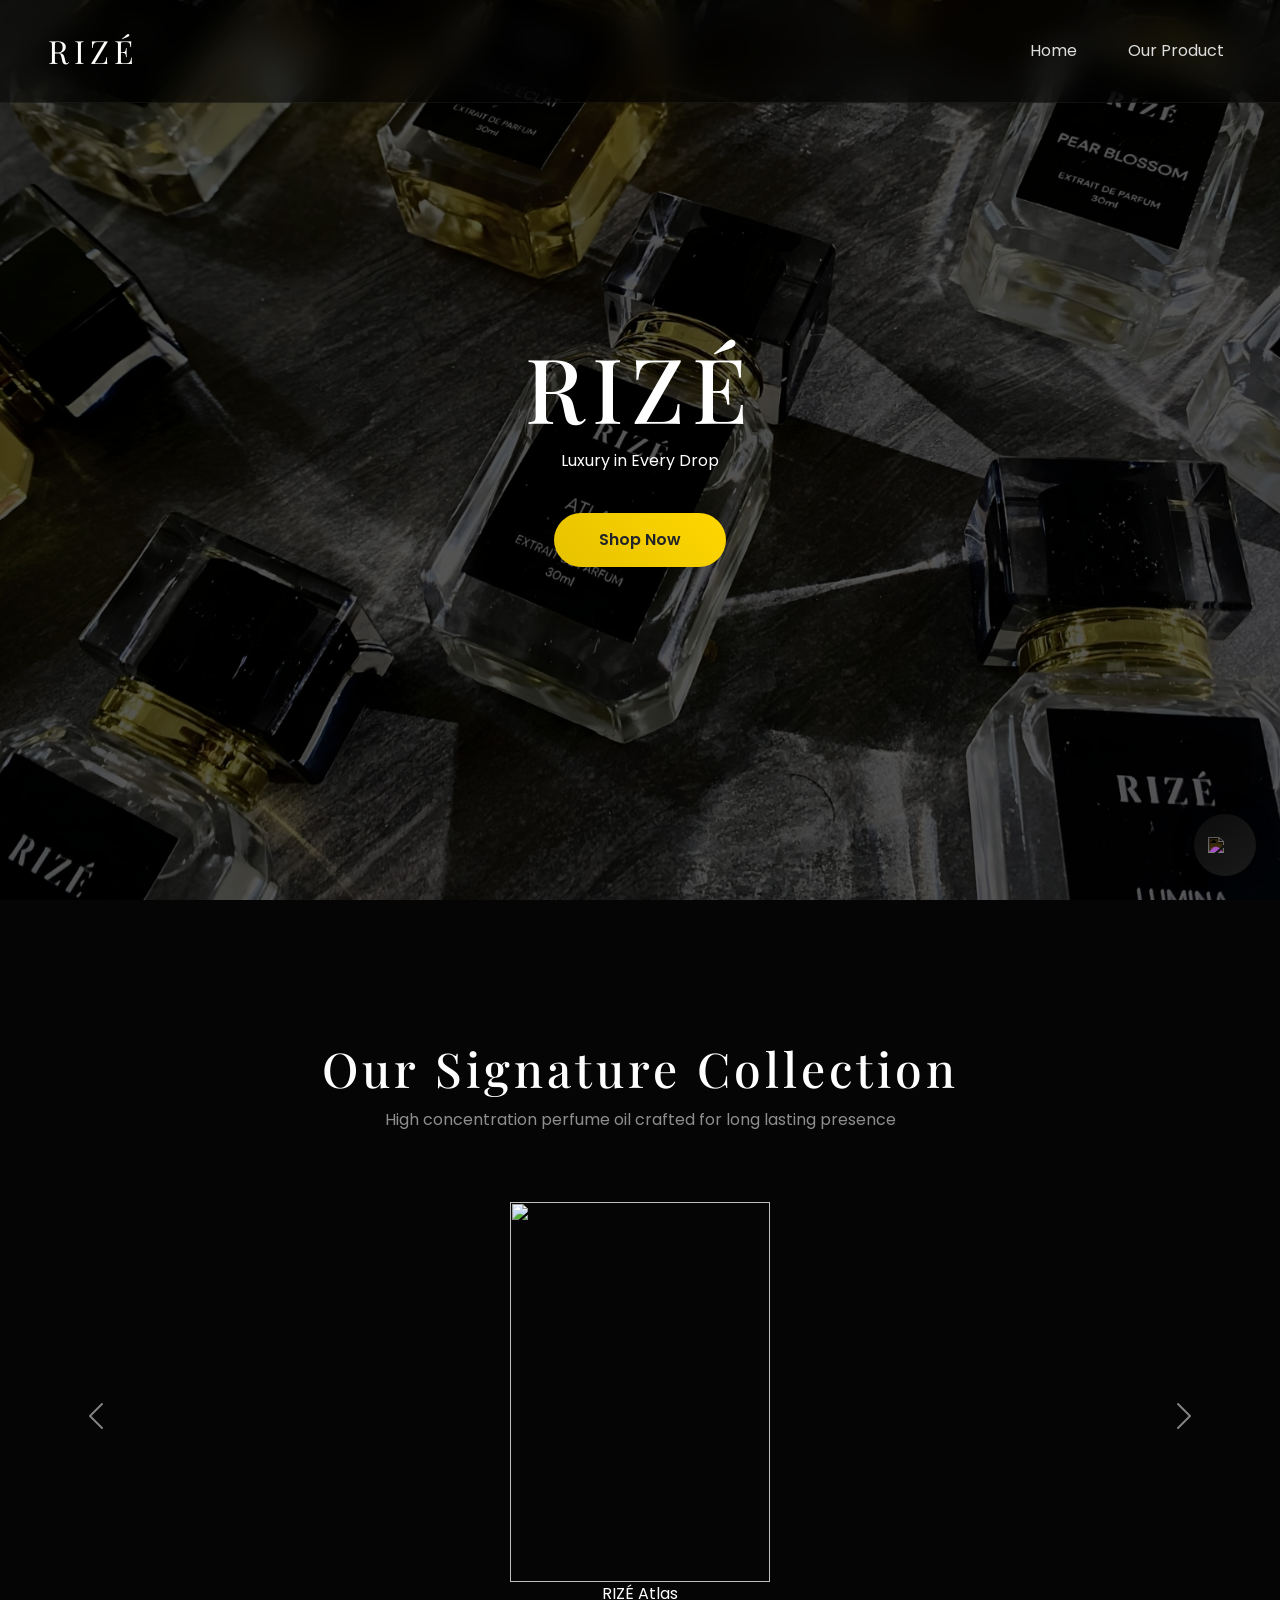
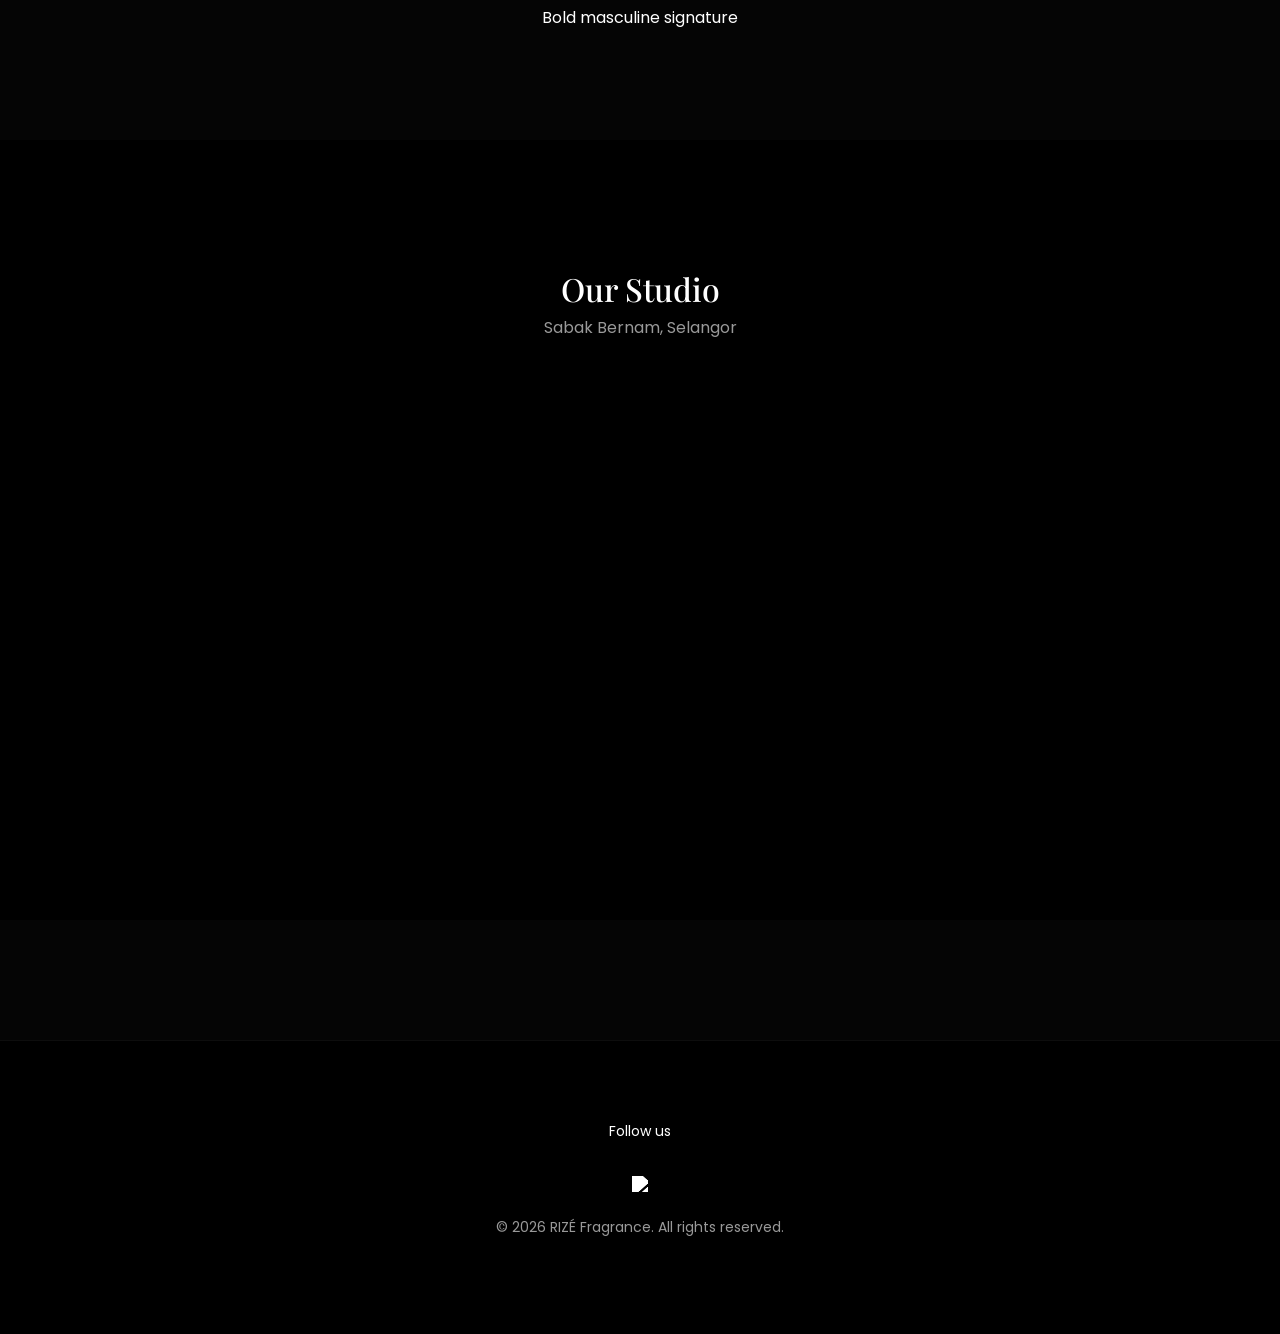
==== index.html @ e85c448e "Add files via upload" ====
<!DOCTYPE html>

<html lang="en">
<head>
<meta charset="UTF-8">
<meta name="viewport" content="width=device-width, initial-scale=1.0">
<title>RIZÉ Fragrance</title>

<link href="https://cdn.jsdelivr.net/npm/bootstrap@5.3.2/dist/css/bootstrap.min.css" rel="stylesheet">
<link href="https://fonts.googleapis.com/css2?family=Playfair+Display:wght@500;700&family=Poppins:wght@300;400&display=swap" rel="stylesheet">

<style>
body{
background:#050505;
color:white;
font-family:Poppins;
margin:0;
overflow-x:hidden;
}

/* NAVBAR */
.navbar{
position:fixed;
width:100%;
background:rgba(0,0,0,0.55);
backdrop-filter:blur(16px);
padding:22px 0;
z-index:999;
border-bottom:1px solid rgba(255,255,255,0.05);
}
.navbar-brand{
font-family:'Playfair Display';
font-size:32px;
letter-spacing:5px;
}
.nav-link{
color:#ddd !important;
margin-left:35px;
transition:.3s;
}
.nav-link:hover{color:gold !important;}

/* HERO */
.hero{
height:100vh;
background:url("hero.jpg") center/cover no-repeat;
display:flex;
align-items:center;
justify-content:center;
text-align:center;
position:relative;
}

.overlay{
background:rgba(0,0,0,0.65);
width:100%;
height:100%;
display:flex;
align-items:center;
justify-content:center;
flex-direction:column;
}

.hero h1{
font-family:'Playfair Display';
font-size:90px;
letter-spacing:7px;
}

.btn-gold{
background:linear-gradient(45deg,#e6c200,#ffd700);
border:none;
padding:15px 45px;
border-radius:40px;
font-weight:600;
transition:.4s;
}
.btn-gold:hover{
transform:scale(1.08);
box-shadow:0 0 40px gold;
}

/* COLLECTION */
.collection{
padding:140px 0 110px;
text-align:center;
}

.collection h2{
font-family:Playfair Display;
font-size:48px;
letter-spacing:4px;
margin-bottom:10px;
}

.collection p{
opacity:0.55;
margin-bottom:70px;
}

/* PERFUME */
.perfume-img{
width:260px;
height:380px;
object-fit:contain;
margin:auto;
display:block;
transition:.4s;
}

/* hover premium smooth */
.carousel-item:hover .perfume-img{
transform:scale(1.06);
filter:drop-shadow(0 0 25px gold);
}


/* LOCATION */
.location{
padding:130px 0;
text-align:center;
background:#000;
}

.map-box iframe{
width:75%;
height:350px;
border:0;
border-radius:22px;
display:block;
margin:50px auto;
box-shadow:0 30px 80px rgba(0,0,0,0.9);
}

/* FOOTER */
footer{
background:#000;
padding:80px 0;
text-align:center;
margin-top:120px;
font-size:14px;
border-top:1px solid rgba(255,255,255,0.05);
}

.tiktok-icon{
width:28px;
margin-top:18px;
filter:brightness(0) invert(1);
transition:.3s;
}
.tiktok-icon:hover{
transform:scale(1.25);
filter:brightness(0) invert(1) drop-shadow(0 0 10px white);
}

/* FLOAT ASSISTANT */
.assistant-btn{
position:fixed;
bottom:25px;
right:25px;
width:65px;
height:65px;
background:#111;
border-radius:50%;
display:flex;
align-items:center;
justify-content:center;
box-shadow:0 0 18px rgba(255,255,255,0.2);
cursor:pointer;
z-index:999;
transition:.4s;
}

.assistant-btn:hover{
transform:scale(1.1);
box-shadow:0 0 35px gold;
}

.assistant-btn img{
width:38px;
}

/* POPUP */
.chat-popup{
position:fixed;
bottom:110px;
right:25px;
width:320px;
background:#0b0b0b;
border-radius:20px;
padding:20px;
box-shadow:0 0 40px rgba(0,0,0,0.8);
display:none;
z-index:999;
}

.chat-popup h4{
font-family:Playfair Display;
}

.chat-popup button{
width:100%;
margin-top:10px;
padding:10px;
border:none;
border-radius:10px;
background:gold;
font-weight:600;
}
</style>

</head>

<body>

<!-- NAVBAR -->

<nav class="navbar navbar-dark navbar-expand-lg">
<div class="container-fluid px-5">
<a class="navbar-brand">RIZÉ</a>

<div class="collapse navbar-collapse justify-content-end">
<ul class="navbar-nav">
<li class="nav-item"><a class="nav-link" href="#home">Home</a></li>
<li class="nav-item"><a class="nav-link" href="products.html">Our Product</a></li>
</ul>
</div>
</div>
</nav>

<!-- HERO -->

<section class="hero" id="home">
<div class="overlay">
<h1>RIZÉ</h1>
<p>Luxury in Every Drop</p>
<a href="products.html" class="btn btn-gold mt-4">Shop Now</a>
</div>
</section>

<!-- COLLECTION -->

<section class="collection">
<h2>Our Signature Collection</h2>
<p>High concentration perfume oil crafted for long lasting presence</p>

<div id="slider" class="carousel slide" data-bs-ride="carousel">
<div class="carousel-inner">

<div class="carousel-item active text-center">
<a href="atlas.html"><img src="atlas.png" class="perfume-img"></a>
<div class="perfume-title">RIZÉ Atlas</div>
<div class="perfume-sub">Bold masculine signature</div>
</div>

<div class="carousel-item text-center">
<a href="belle.html"><img src="belle.png" class="perfume-img"></a>
<div class="perfume-title">RIZÉ Belle Éclat</div>
<div class="perfume-sub">Elegant feminine luxury</div>
</div>

<div class="carousel-item text-center">
<a href="lumina.html"><img src="lumina.png" class="perfume-img"></a>
<div class="perfume-title">RIZÉ Lumina</div>
<div class="perfume-sub">Sweet long lasting scent</div>
</div>

<div class="carousel-item text-center">
<a href="skyveil.html"><img src="skyveil.png" class="perfume-img"></a>
<div class="perfume-title">RIZÉ Skyveil</div>
<div class="perfume-sub">Soft airy feminine</div>
</div>

<div class="carousel-item text-center">
<a href="pear.html"><img src="pear.png" class="perfume-img"></a>
<div class="perfume-title">RIZÉ Pear Blossom</div>
<div class="perfume-sub">Fresh clean scent</div>
</div>

</div>

<button class="carousel-control-prev" data-bs-target="#slider" data-bs-slide="prev">
<span class="carousel-control-prev-icon"></span>
</button>

<button class="carousel-control-next" data-bs-target="#slider" data-bs-slide="next">
<span class="carousel-control-next-icon"></span>
</button>
</div>
</section>

<!-- LOCATION -->

<section class="location">
<h2 style="font-family:Playfair Display;">Our Studio</h2>
<p style="opacity:.6;">Sabak Bernam, Selangor</p>

<div class="map-box">
<iframe src="https://www.google.com/maps?q=3.6756,100.9869&output=embed"></iframe>
</div>
</section>

<!-- FOOTER -->

<footer>
<p>Follow us</p>
<a href="https://www.tiktok.com/@rizefragrance">
<img class="tiktok-icon" src="https://cdn-icons-png.flaticon.com/512/3046/3046121.png">
</a>

<p style="margin-top:25px; opacity:.6;">
© 2026 RIZÉ Fragrance. All rights reserved.
</p>
</footer>

<!-- ===== RARA FLOAT BUTTON ===== -->
<div class="rara-float" onclick="toggleRara()">
<img src="https://cdn-icons-png.flaticon.com/512/4712/4712109.png">
</div>

<!-- ===== RARA CHAT ===== -->
<div class="rara-box" id="raraBox">

<div class="rara-header">
<div class="rara-title">RARA Assistant</div>
<div class="rara-close" onclick="toggleRara()">✕</div>
</div>

<div class="rara-body" id="chatArea">

<div class="rara-bubble">
Please select language<br>
<span style="opacity:.6;font-size:13px">Sila pilih bahasa</span>
</div>

<div class="rara-menu">
<button onclick="startEN()">English</button>
<button onclick="startBM()">Bahasa Melayu</button>
</div>

</div>
</div>

<style>
.rara-float{
position:fixed;
bottom:24px;
right:24px;
width:62px;
height:62px;
background:linear-gradient(145deg,#0c0c0c,#1a1a1a);
border-radius:50%;
display:flex;
align-items:center;
justify-content:center;
box-shadow:0 0 18px rgba(0,0,0,0.9);
cursor:pointer;
z-index:9999;
transition:box-shadow .3s, transform .2s;
}

/* smooth hover no shaking */
.rara-float:hover{
transform:scale(1.06);
box-shadow:0 0 28px gold;
}

.rara-float img{
width:34px;
filter:invert(1);
}

.rara-box{
position:fixed;
bottom:100px;
right:24px;
width:360px;
background:rgba(8,8,8,0.96);
backdrop-filter:blur(18px);
border-radius:22px;
box-shadow:0 30px 90px rgba(0,0,0,0.9),
0 0 40px rgba(255,215,0,0.08);
display:none;
z-index:9999;
overflow:hidden;
animation:fadeUp .35s ease;
font-family:Poppins;
}

@keyframes fadeUp{
from{opacity:0;transform:translateY(20px)}
to{opacity:1;transform:translateY(0)}
}

.rara-header{
display:flex;
justify-content:space-between;
align-items:center;
padding:18px 20px;
border-bottom:1px solid rgba(255,255,255,0.06);
background:linear-gradient(to bottom,rgba(255,255,255,0.02),transparent);
}

.rara-title{
font-weight:600;
letter-spacing:.5px;
}

.rara-close{
width:34px;
height:34px;
display:flex;
align-items:center;
justify-content:center;
border-radius:50%;
background:#111;
cursor:pointer;
transition:.25s;
font-size:14px;
}
.rara-close:hover{
background:#1c1c1c;
color:gold;
}

.rara-body{
padding:18px;
max-height:480px;
overflow:auto;
}

.rara-bubble{
background:#151515;
padding:14px 16px;
border-radius:14px;
margin-bottom:14px;
font-size:14px;
}

.rara-menu button{
width:100%;
margin-bottom:10px;
padding:13px;
border:none;
border-radius:14px;
background:#0f0f0f;
color:white;
border:1px solid rgba(255,255,255,0.08);
font-size:14px;
transition:.25s;
}

.rara-menu button:hover{
background:linear-gradient(45deg,#ffd700,#ffb300);
color:black;
border:none;
}

@media(max-width:768px){
.rara-box{
width:92%;
right:4%;
}
}
</style>

<script>
function toggleRara(){
let box=document.getElementById("raraBox");
box.style.display = box.style.display==="block" ? "none":"block";
}

/* START */
function startEN(){menuEN();}
function startBM(){menuBM();}

/* EN */
function menuEN(){
document.getElementById("chatArea").innerHTML=`
<div class="rara-bubble">Hi, how can we assist you today?</div>

<div class="rara-menu">
<button onclick="toggleInfo(event,'longevityEN')">Perfume longevity</button>
<button onclick="toggleInfo(event,'recommendEN')">Perfume recommendation</button>
<button onclick="toggleInfo(event,'deliveryEN')">Postage & delivery</button>
<button onclick="toggleInfo(event,'onlineEN')">Order online</button>
<button onclick="openFeedback()">Feedback / Issue</button>
<button onclick="whatsapp()">Order via WhatsApp</button>
<button onclick="backLang()">Change language</button>
</div>
`;
}

/* BM */
function menuBM(){
document.getElementById("chatArea").innerHTML=`
<div class="rara-bubble">Hai, bagaimana kami boleh bantu?</div>

<div class="rara-menu">
<button onclick="toggleInfo(event,'longevityBM')">Ketahanan perfume</button>
<button onclick="toggleInfo(event,'recommendBM')">Cadangan perfume</button>
<button onclick="toggleInfo(event,'deliveryBM')">Postage & delivery</button>
<button onclick="toggleInfo(event,'onlineBM')">Order online</button>
<button onclick="openFeedback()">Feedback / Masalah</button>
<button onclick="whatsapp()">Order WhatsApp</button>
<button onclick="backLang()">Tukar bahasa</button>
</div>
`;
}

/* TOGGLE INFO UNDER BUTTON */
function toggleInfo(e,type){
let btn=e.target;

/* remove existing */
if(btn.classList.contains("activeInfo")){
removeInfos();
btn.classList.remove("activeInfo");
return;
}
removeInfos();

btn.classList.add("activeInfo");

let info=document.createElement("div");
info.className="rara-bubble";
info.style.marginTop="8px";

let text="";

/* EN */
if(type==="longevityEN")
text="Atlas: 8-14 hours<br>Belle: 6–8 hours<br>Lumina: 8–12 hours<br>Pear & Skyveil: 3–7 hours";

if(type==="recommendEN")
text="Atlas – bold masculine<br>Belle – elegant feminine<br>Lumina – sweet long lasting<br>Pear – fresh clean<br>Skyveil – soft airy";

if(type==="deliveryEN")
text="Postage (Peninsular): RM7<br>Free COD: poly gate<br>Door COD: +RM2";

if(type==="onlineEN")
text="Online ordering system currently under development.<br>Please order via WhatsApp for faster response.";

/* BM */
if(type==="longevityBM")
text="Atlas: 8+ jam<br>Belle: 6–8 jam<br>Lumina: 8–12 jam<br>Pear & Skyveil: 3–4 jam";

if(type==="recommendBM")
text="Atlas – maskulin bold<br>Belle – feminine elegan<br>Lumina – manis tahan lama<br>Pear – fresh clean<br>Skyveil – soft feminine";

if(type==="deliveryBM")
text="Postage (Semenanjung): RM7<br>COD percuma: gate poli<br>COD pintu: +RM2";

if(type==="onlineBM")
text="Sistem order website sedang dibangunkan.<br>Buat masa ini order melalui WhatsApp.";

info.innerHTML=text;

btn.insertAdjacentElement("afterend",info);
}

function removeInfos(){
document.querySelectorAll(".rara-bubble").forEach((el,i)=>{
if(i!==0) el.remove();
});
document.querySelectorAll(".activeInfo").forEach(b=>b.classList.remove("activeInfo"));
}

function backLang(){
location.reload();
}

function whatsapp(){
window.open("https://wa.me/60198408022","_blank");
}

/* FEEDBACK */
function openFeedback(){
document.getElementById("chatArea").innerHTML=`
<div class="rara-bubble"><b>Send feedback</b></div>

<form action="https://formspree.io/f/mqedbdvy" method="POST">
<input name="name" placeholder="Name" required style="width:100%;margin-bottom:8px;padding:12px;border-radius:10px;border:none;">
<input name="email" type="email" placeholder="Email" required style="width:100%;margin-bottom:8px;padding:12px;border-radius:10px;border:none;">
<textarea name="message" placeholder="Message..." required style="width:100%;margin-bottom:8px;padding:12px;border-radius:10px;border:none;height:90px;"></textarea>

<button type="submit" style="width:100%;padding:12px;background:gold;border:none;border-radius:12px;font-weight:600;">
Send
</button>
</form>

<br>
<button onclick="backLang()" style="width:100%;padding:10px;background:#111;color:white;border:1px solid #333;border-radius:12px;">
Back
</button>
`;
}
</script>




<script src="https://cdn.jsdelivr.net/npm/bootstrap@5.3.2/dist/js/bootstrap.bundle.min.js"></script>

</body>
</html>
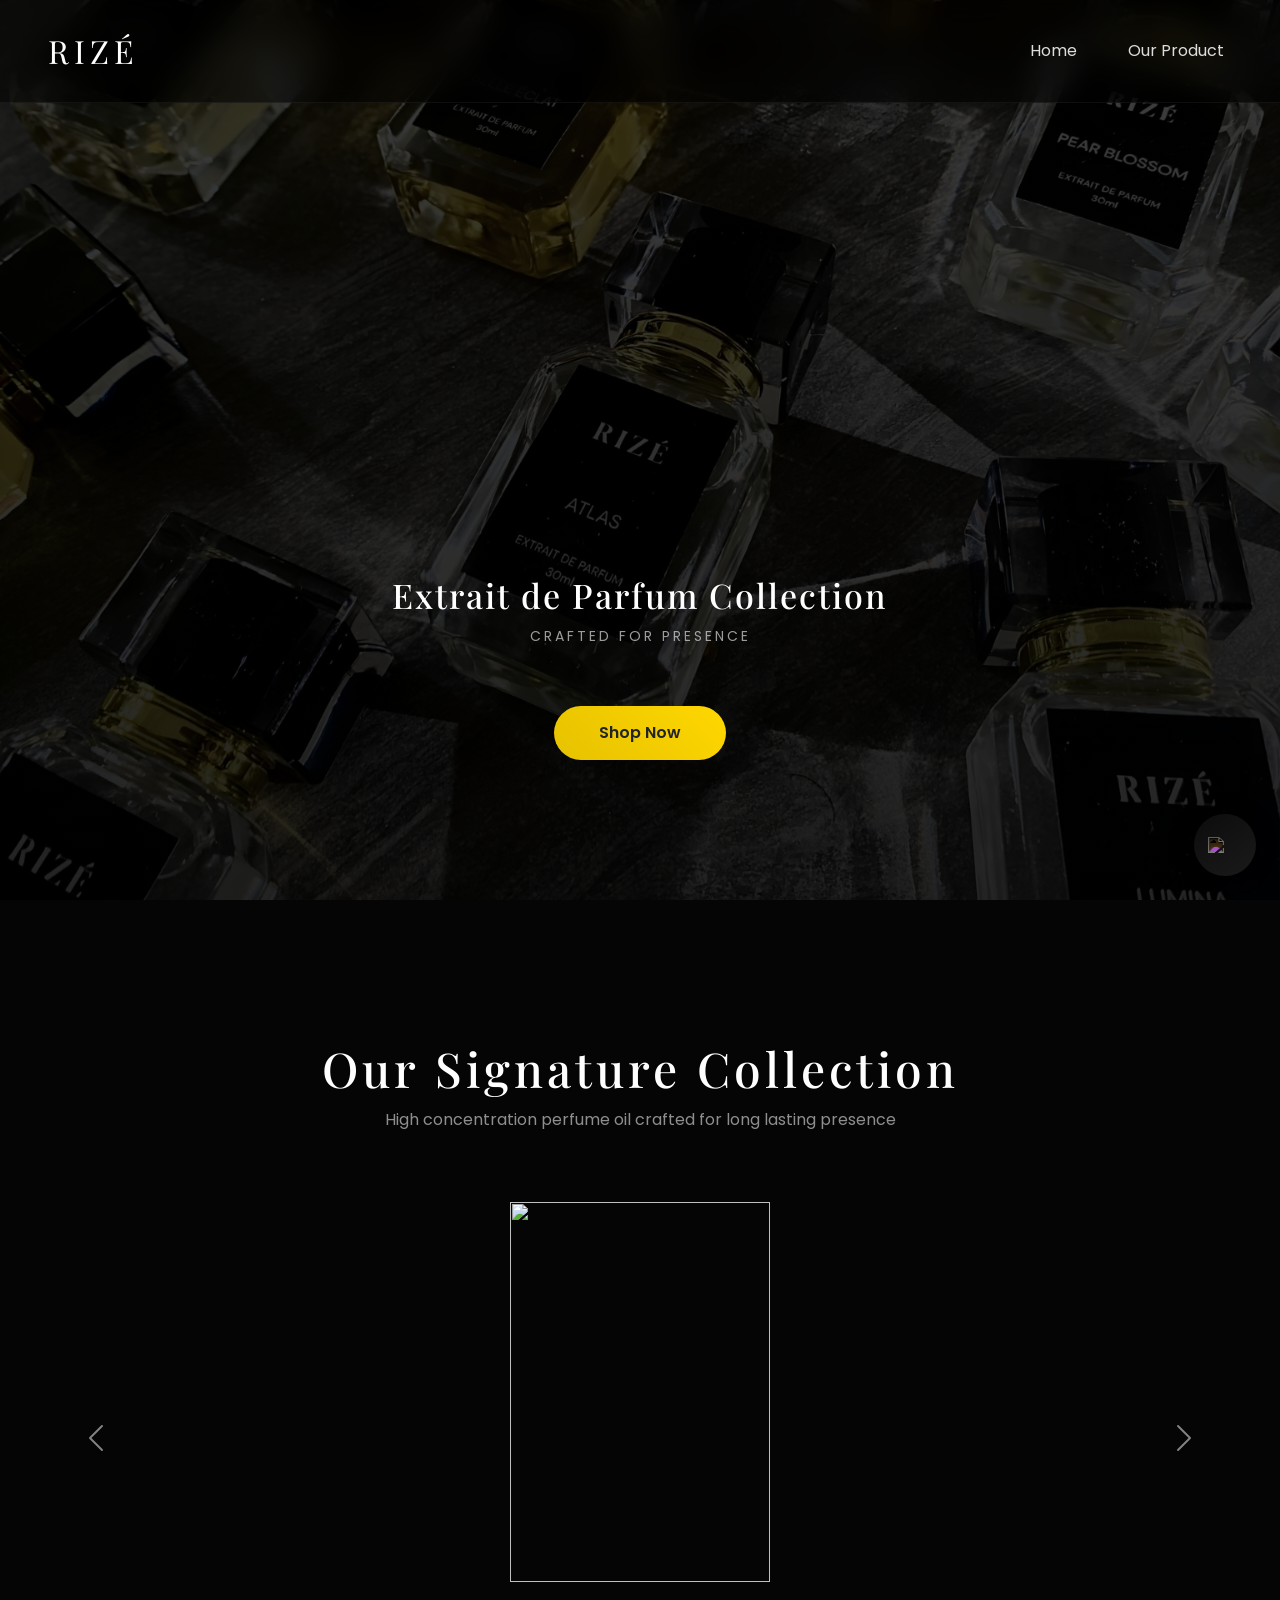
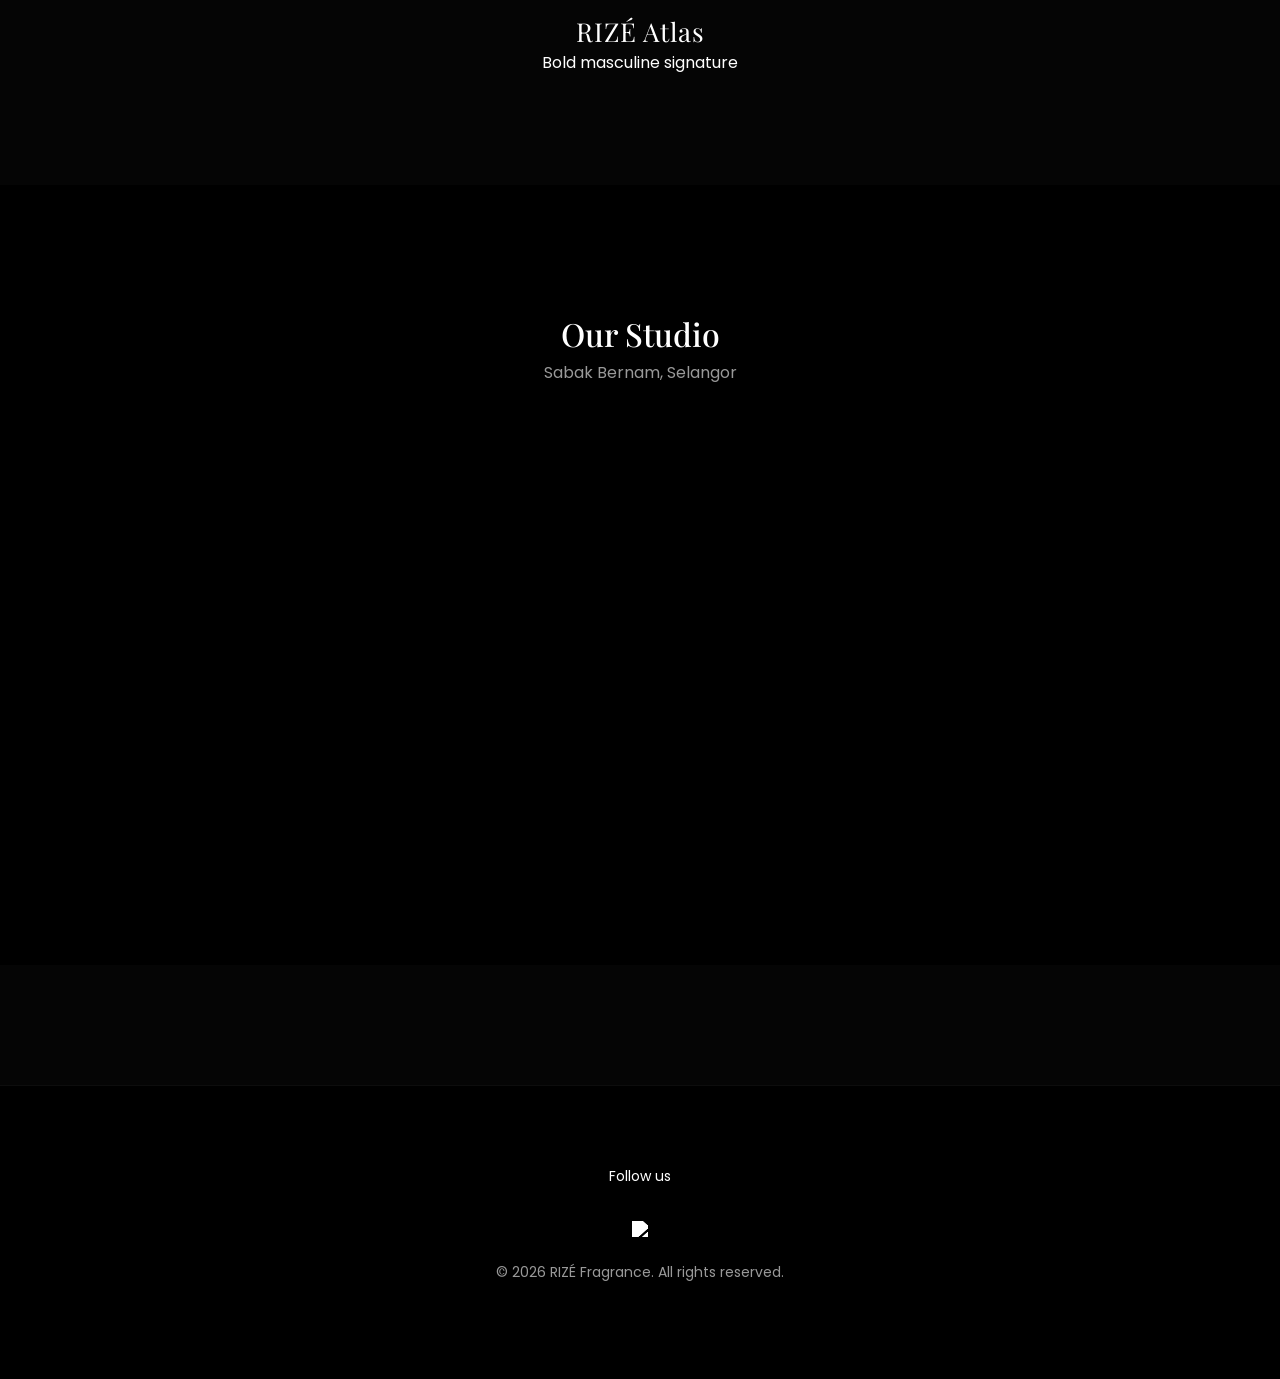
==== commit ecc3ee24: "Update index.html" ====
--- a/index.html
+++ b/index.html
@@ -45,26 +45,47 @@
 height:100vh;
 background:url("hero.jpg") center/cover no-repeat;
 display:flex;
-align-items:center;
+align-items:flex-end; /* turun bawah */
 justify-content:center;
-text-align:center;
 position:relative;
 }
 
 .overlay{
-background:rgba(0,0,0,0.65);
+background:linear-gradient(to top, rgba(0,0,0,0.85), rgba(0,0,0,0.5), transparent);
 width:100%;
 height:100%;
 display:flex;
 align-items:center;
-justify-content:center;
+justify-content:flex-end;
 flex-direction:column;
+padding-bottom:140px; /* turun bawah sikit */
+text-align:center;
 }
 
 .hero h1{
 font-family:'Playfair Display';
 font-size:90px;
 letter-spacing:7px;
+}
+
+.hero-tagline{
+font-family:'Playfair Display';
+font-size:34px;
+letter-spacing:2px;
+margin-bottom:10px;
+}
+
+.hero-sub{
+font-size:14px;
+letter-spacing:3px;
+text-transform:uppercase;
+opacity:.6;
+margin-bottom:35px;
+}
+
+
+.btn-gold{
+margin-top:10px;
 }
 
 .btn-gold{
@@ -207,6 +228,17 @@
 background:gold;
 font-weight:600;
 }
+
+.perfume-title{
+margin-top:30px;
+font-size:26px;
+font-family:'Playfair Display', serif;
+letter-spacing:1px;
+}
+
+.overlay{
+background:linear-gradient(to bottom, rgba(0,0,0,0.75), rgba(0,0,0,0.85));
+}
 </style>
 
 </head>
@@ -218,6 +250,8 @@
 <nav class="navbar navbar-dark navbar-expand-lg">
 <div class="container-fluid px-5">
 <a class="navbar-brand">RIZÉ</a>
+
+
 
 <div class="collapse navbar-collapse justify-content-end">
 <ul class="navbar-nav">
@@ -232,8 +266,15 @@
 
 <section class="hero" id="home">
 <div class="overlay">
-<h1>RIZÉ</h1>
-<p>Luxury in Every Drop</p>
+<h2 class="hero-tagline">
+Extrait de Parfum Collection
+</h2>
+
+<p class="hero-sub">
+Crafted for presence
+</p>
+
+
 <a href="products.html" class="btn btn-gold mt-4">Shop Now</a>
 </div>
 </section>
@@ -248,7 +289,7 @@
 <div class="carousel-inner">
 
 <div class="carousel-item active text-center">
-<a href="atlas.html"><img src="atlas.png" class="perfume-img"></a>
+<a href="atlas.html"><img src="at.png" class="perfume-img"></a>
 <div class="perfume-title">RIZÉ Atlas</div>
 <div class="perfume-sub">Bold masculine signature</div>
 </div>
@@ -260,19 +301,19 @@
 </div>
 
 <div class="carousel-item text-center">
-<a href="lumina.html"><img src="lumina.png" class="perfume-img"></a>
+<a href="lumina.html"><img src="lu.png" class="perfume-img"></a>
 <div class="perfume-title">RIZÉ Lumina</div>
 <div class="perfume-sub">Sweet long lasting scent</div>
 </div>
 
 <div class="carousel-item text-center">
-<a href="skyveil.html"><img src="skyveil.png" class="perfume-img"></a>
+<a href="skyveil.html"><img src="sky.png" class="perfume-img"></a>
 <div class="perfume-title">RIZÉ Skyveil</div>
 <div class="perfume-sub">Soft airy feminine</div>
 </div>
 
 <div class="carousel-item text-center">
-<a href="pear.html"><img src="pear.png" class="perfume-img"></a>
+<a href="pear.html"><img src="pe.png" class="perfume-img"></a>
 <div class="perfume-title">RIZÉ Pear Blossom</div>
 <div class="perfume-sub">Fresh clean scent</div>
 </div>
@@ -456,6 +497,8 @@
 border:none;
 }
 
+
+
 @media(max-width:768px){
 .rara-box{
 width:92%;
@@ -471,10 +514,10 @@
 }
 
 /* START */
-function startEN(){menuEN();}
-function startBM(){menuBM();}
-
-/* EN */
+function startEN(){ menuEN(); }
+function startBM(){ menuBM(); }
+
+/* EN MENU */
 function menuEN(){
 document.getElementById("chatArea").innerHTML=`
 <div class="rara-bubble">Hi, how can we assist you today?</div>
@@ -491,7 +534,7 @@
 `;
 }
 
-/* BM */
+/* BM MENU */
 function menuBM(){
 document.getElementById("chatArea").innerHTML=`
 <div class="rara-bubble">Hai, bagaimana kami boleh bantu?</div>
@@ -508,61 +551,73 @@
 `;
 }
 
-/* TOGGLE INFO UNDER BUTTON */
+/* TOGGLE INFO */
 function toggleInfo(e,type){
 let btn=e.target;
 
-/* remove existing */
+/* close if already open */
 if(btn.classList.contains("activeInfo")){
 removeInfos();
 btn.classList.remove("activeInfo");
 return;
 }
+
 removeInfos();
-
 btn.classList.add("activeInfo");
 
 let info=document.createElement("div");
-info.className="rara-bubble";
+info.className="rara-bubble info";
 info.style.marginTop="8px";
 
 let text="";
 
+switch(type){
+
 /* EN */
-if(type==="longevityEN")
-text="Atlas: 8-14 hours<br>Belle: 6–8 hours<br>Lumina: 8–12 hours<br>Pear & Skyveil: 3–7 hours";
-
-if(type==="recommendEN")
-text="Atlas – bold masculine<br>Belle – elegant feminine<br>Lumina – sweet long lasting<br>Pear – fresh clean<br>Skyveil – soft airy";
-
-if(type==="deliveryEN")
-text="Postage (Peninsular): RM7<br>Free COD: poly gate<br>Door COD: +RM2";
-
-if(type==="onlineEN")
-text="Online ordering system currently under development.<br>Please order via WhatsApp for faster response.";
+case "longevityEN":
+text="Longevity may vary depending on skin type, weather and application.<br><br>Atlas: 8–14 hours<br>Belle: 6–8 hours<br>Lumina: 8–12 hours<br>Pear & Skyveil: 3–6 hours (lighter fresh compositions)";
+break;
+
+case "recommendEN":
+text="Atlas — Bold masculine presence with smooth caramel sweetness.<br><br>Belle — Refined feminine elegance with a soft floral aura.<br><br>Lumina — Warm sweet signature scent with lasting depth.<br><br>Pear — Fresh, clean and effortlessly light.<br><br>Skyveil — Soft airy femininity with a calming touch.";
+break;
+
+case "deliveryEN":
+text="Postage (Peninsular Malaysia): RM7<br>Free COD: Polytechnic gate / Cafe Admin<br>Door to door COD(Polytechnic): +RM2";
+break;
+
+case "onlineEN":
+text="Our online ordering system is currently under development.<br><br>Please proceed via WhatsApp for immediate assistance.";
+break;
 
 /* BM */
-if(type==="longevityBM")
-text="Atlas: 8+ jam<br>Belle: 6–8 jam<br>Lumina: 8–12 jam<br>Pear & Skyveil: 3–4 jam";
-
-if(type==="recommendBM")
-text="Atlas – maskulin bold<br>Belle – feminine elegan<br>Lumina – manis tahan lama<br>Pear – fresh clean<br>Skyveil – soft feminine";
-
-if(type==="deliveryBM")
-text="Postage (Semenanjung): RM7<br>COD percuma: gate poli<br>COD pintu: +RM2";
-
-if(type==="onlineBM")
-text="Sistem order website sedang dibangunkan.<br>Buat masa ini order melalui WhatsApp.";
+case "longevityBM":
+text="Ketahanan perfume bergantung pada jenis kulit, cuaca dan jumlah semburan.<br><br>Atlas: 8–14 jam<br>Belle: 6–8 jam<br>Lumina: 8–12 jam<br>Pear & Skyveil: 3–6 jam (lebih ringan dan segar)";
+break;
+
+case "recommendBM":
+text="Atlas — Maskulin berkarisma dengan sentuhan manis caramel.<br><br>Belle — Feminin elegan dengan aura lembut dan mempesona.<br><br>Lumina — Manis dan warm dengan ketahanan yang memikat.<br><br>Pear — Fresh dan clean untuk kegunaan harian.<br><br>Skyveil — Soft feminin yang ringan dan menenangkan.";
+break;
+
+case "deliveryBM":
+text="Pos (Semenanjung Malaysia): RM7<br>COD percuma: Gate Politeknik / Cafe Admin<br>COD pintu ke pintu(Politeknik): +RM2";
+break;
+
+case "onlineBM":
+text="Sistem pesanan atas talian sedang dalam pembangunan.<br><br>Buat masa ini, pesanan boleh dibuat melalui WhatsApp untuk respon yang lebih pantas.";
+break;
+
+default:
+text="Information unavailable.";
+}
 
 info.innerHTML=text;
-
 btn.insertAdjacentElement("afterend",info);
 }
 
+/* REMOVE INFO BUBBLE ONLY */
 function removeInfos(){
-document.querySelectorAll(".rara-bubble").forEach((el,i)=>{
-if(i!==0) el.remove();
-});
+document.querySelectorAll(".rara-bubble.info").forEach(el=>el.remove());
 document.querySelectorAll(".activeInfo").forEach(b=>b.classList.remove("activeInfo"));
 }
 
@@ -604,3 +659,4 @@
 
 </body>
 </html>
+
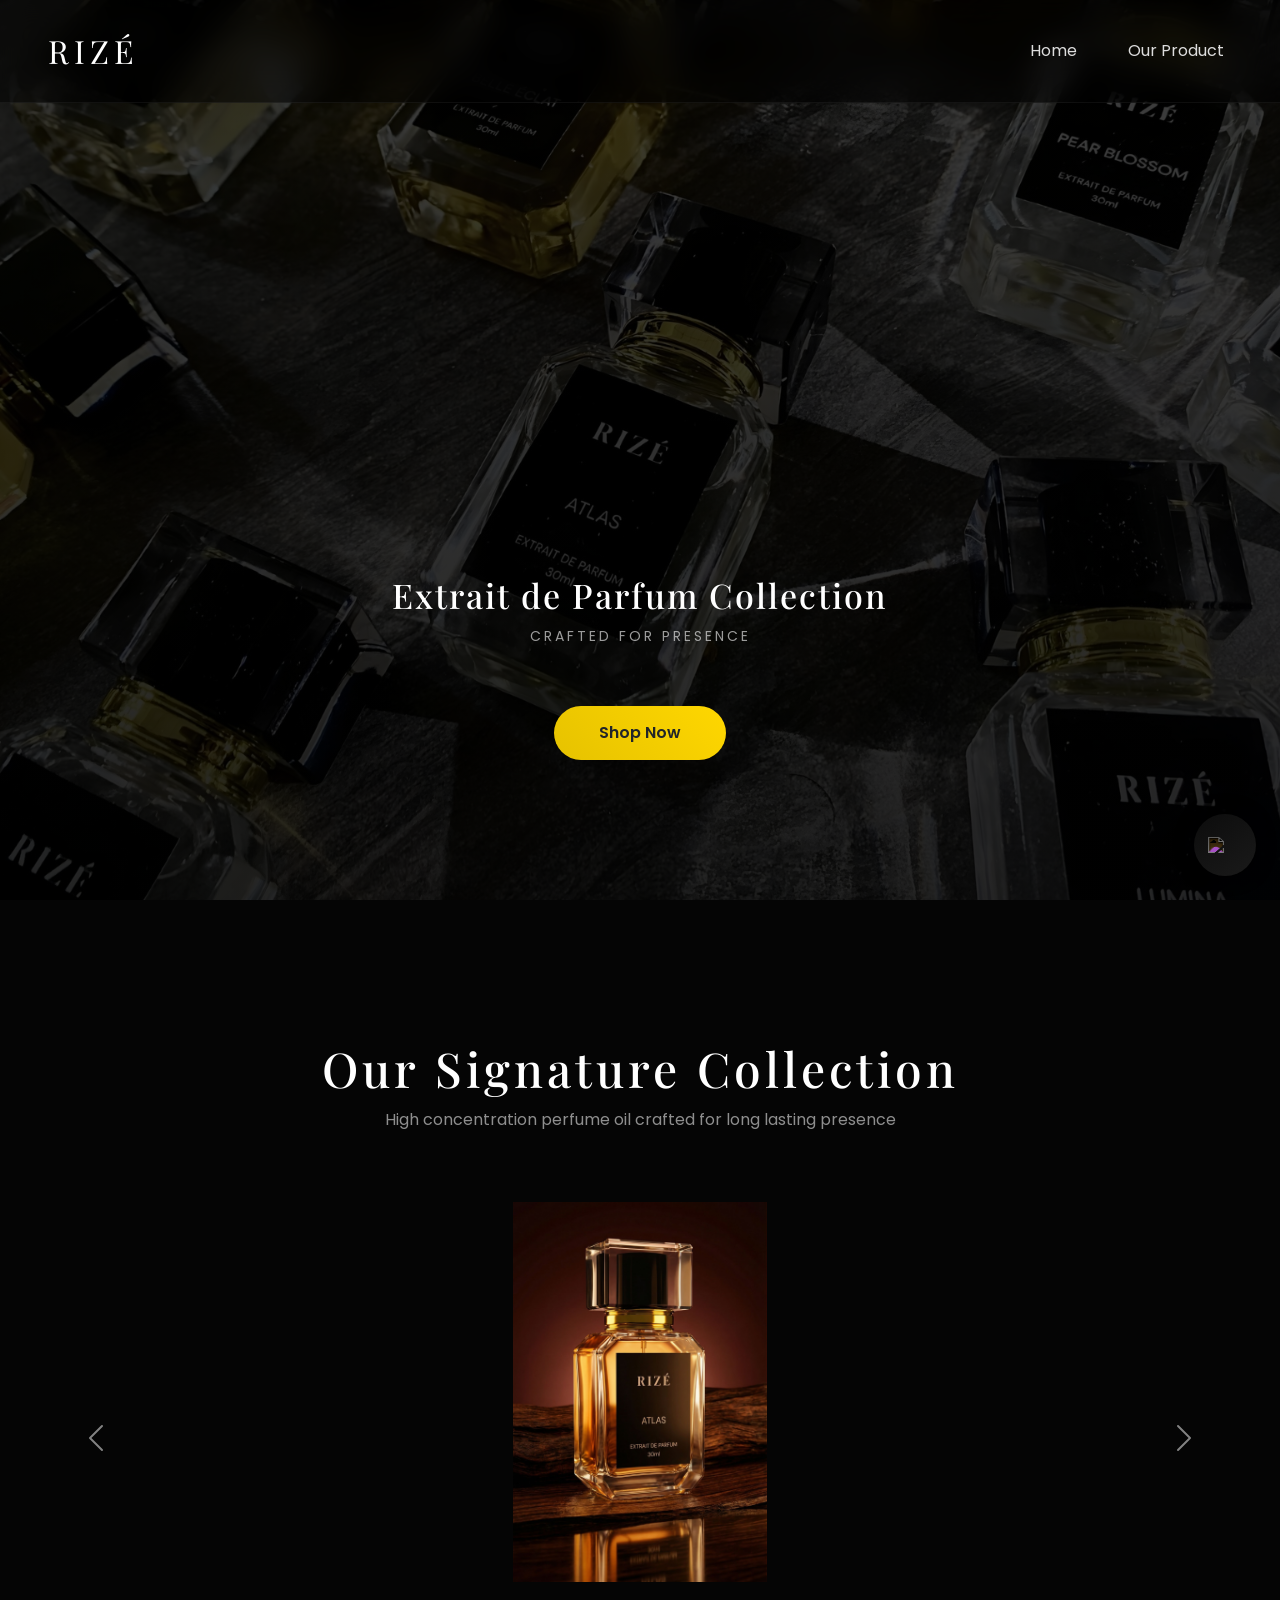
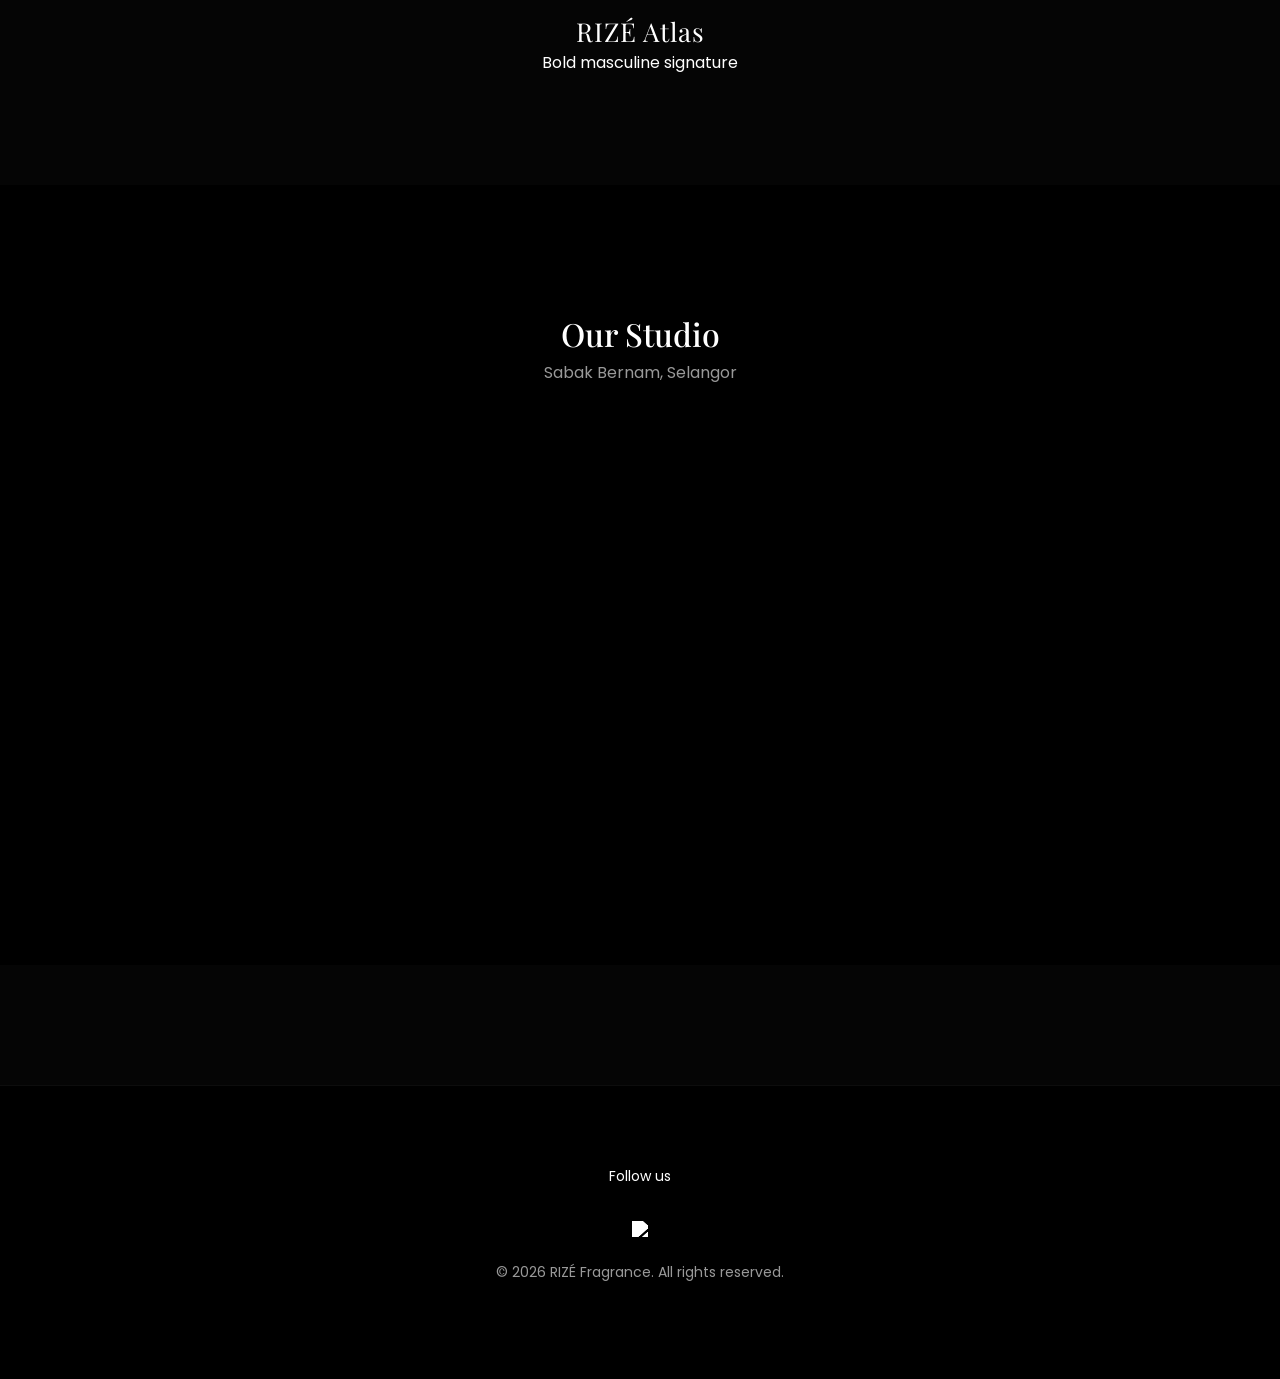
==== commit 6d01a830: "Update index.html" ====
--- a/index.html
+++ b/index.html
@@ -575,7 +575,7 @@
 
 /* EN */
 case "longevityEN":
-text="Longevity may vary depending on skin type, weather and application.<br><br>Atlas: 8–14 hours<br>Belle: 6–8 hours<br>Lumina: 8–12 hours<br>Pear & Skyveil: 3–6 hours (lighter fresh compositions)";
+text="Longevity may vary depending on skin type, weather and application.<br><br>Atlas: 8–14 hours<br>Belle: 6–8 hours<br>Lumina: 8–12 hours<br>Pear & Skyveil: 3–7 hours (lighter fresh compositions)";
 break;
 
 case "recommendEN":
@@ -592,7 +592,7 @@
 
 /* BM */
 case "longevityBM":
-text="Ketahanan perfume bergantung pada jenis kulit, cuaca dan jumlah semburan.<br><br>Atlas: 8–14 jam<br>Belle: 6–8 jam<br>Lumina: 8–12 jam<br>Pear & Skyveil: 3–6 jam (lebih ringan dan segar)";
+text="Ketahanan perfume bergantung pada jenis kulit, cuaca dan jumlah semburan.<br><br>Atlas: 8–14 jam<br>Belle: 6–8 jam<br>Lumina: 8–12 jam<br>Pear & Skyveil: 3–7 jam (lebih ringan dan segar)";
 break;
 
 case "recommendBM":
@@ -660,3 +660,4 @@
 </body>
 </html>
 
+
